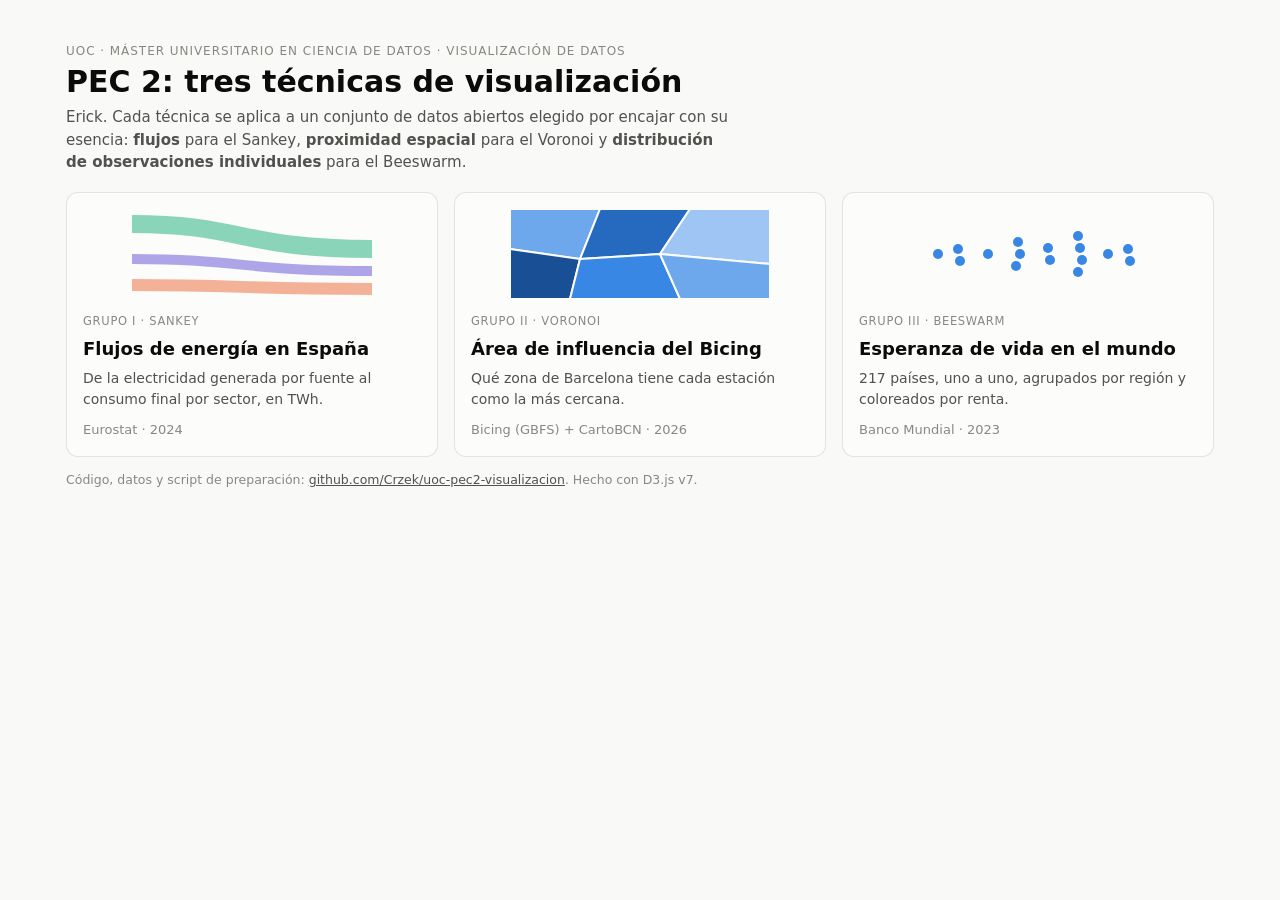
==== index.html @ d3502a71 "PEC 2: visualizaciones Sankey, Voronoi y Beeswarm con datos abiertos Co-Authored-By: Claude Opus 5.5" ====
<!doctype html>
<html lang="es">
<head>
<meta charset="utf-8">
<meta name="viewport" content="width=device-width, initial-scale=1">
<title>PEC 2 · Visualización de datos</title>
<meta name="description" content="Tres técnicas de visualización (Sankey, Voronoi y Beeswarm) con datos abiertos. PEC 2, Visualización de datos, Máster en Ciencia de Datos (UOC).">
<link rel="stylesheet" href="lib/estilo.css">
<style>
  .cards { display: grid; grid-template-columns: repeat(auto-fit, minmax(260px, 1fr)); gap: 16px; margin-top: 18px; }
  a.card { display: block; color: inherit; text-decoration: none; transition: border-color .15s, transform .15s; }
  a.card:hover { border-color: var(--ink-2); transform: translateY(-2px); }
  .card h2 { font-size: 18px; margin: 4px 0 6px; }
  .card p { margin: 0; color: var(--ink-2); font-size: 14px; }
  .tag { font-size: 11.5px; letter-spacing: .06em; text-transform: uppercase; color: var(--muted); }
  .data { margin-top: 10px !important; font-size: 13px !important; color: var(--muted) !important; }
  svg.thumb { width: 100%; height: 90px; display: block; margin-bottom: 10px; }
</style>
</head>
<body>
<main>
  <p class="eyebrow">UOC · Máster Universitario en Ciencia de Datos · Visualización de datos</p>
  <h1>PEC 2: tres técnicas de visualización</h1>
  <p class="lede">Erick. Cada técnica se aplica a un conjunto de datos abiertos elegido por encajar con su esencia: <strong>flujos</strong> para el Sankey, <strong>proximidad espacial</strong> para el Voronoi y <strong>distribución de observaciones individuales</strong> para el Beeswarm.</p>
  <div class="cards">
    <a class="card" href="sankey/">
      <svg class="thumb" viewBox="0 0 260 90" aria-hidden="true">
        <path d="M10 15 C120 15 120 40 250 40" stroke="var(--aqua)" stroke-width="18" fill="none" opacity=".5"/>
        <path d="M10 50 C120 50 120 62 250 62" stroke="var(--violet)" stroke-width="10" fill="none" opacity=".5"/>
        <path d="M10 76 C120 76 120 80 250 80" stroke="var(--orange)" stroke-width="12" fill="none" opacity=".5"/>
      </svg>
      <span class="tag">Grupo I · Sankey</span>
      <h2>Flujos de energía en España</h2>
      <p>De la electricidad generada por fuente al consumo final por sector, en TWh.</p>
      <p class="data">Eurostat · 2024</p>
    </a>
    <a class="card" href="voronoi/">
      <svg class="thumb" viewBox="0 0 260 90" aria-hidden="true">
        <g stroke="var(--surface)" stroke-width="2">
          <path d="M0 0H90L70 50L0 40Z" fill="var(--seq-3)"/><path d="M90 0H180L150 45L70 50Z" fill="var(--seq-5)"/>
          <path d="M180 0H260V55L150 45Z" fill="var(--seq-2)"/><path d="M0 40L70 50L60 90H0Z" fill="var(--seq-6)"/>
          <path d="M70 50L150 45L170 90H60Z" fill="var(--seq-4)"/><path d="M150 45L260 55V90H170Z" fill="var(--seq-3)"/>
        </g>
      </svg>
      <span class="tag">Grupo II · Voronoi</span>
      <h2>Área de influencia del Bicing</h2>
      <p>Qué zona de Barcelona tiene cada estación como la más cercana.</p>
      <p class="data">Bicing (GBFS) + CartoBCN · 2026</p>
    </a>
    <a class="card" href="beeswarm/">
      <svg class="thumb" viewBox="0 0 260 90" aria-hidden="true">
        <g fill="var(--seq-4)">
          <circle cx="40" cy="45" r="5"/><circle cx="60" cy="40" r="5"/><circle cx="62" cy="52" r="5"/><circle cx="90" cy="45" r="5"/>
          <circle cx="120" cy="33" r="5"/><circle cx="122" cy="45" r="5"/><circle cx="118" cy="57" r="5"/><circle cx="150" cy="39" r="5"/>
          <circle cx="152" cy="51" r="5"/><circle cx="180" cy="27" r="5"/><circle cx="182" cy="39" r="5"/><circle cx="184" cy="51" r="5"/>
          <circle cx="180" cy="63" r="5"/><circle cx="210" cy="45" r="5"/><circle cx="230" cy="40" r="5"/><circle cx="232" cy="52" r="5"/>
        </g>
      </svg>
      <span class="tag">Grupo III · Beeswarm</span>
      <h2>Esperanza de vida en el mundo</h2>
      <p>217 países, uno a uno, agrupados por región y coloreados por renta.</p>
      <p class="data">Banco Mundial · 2023</p>
    </a>
  </div>
  <p class="source">Código, datos y script de preparación: <a href="https://github.com/Crzek/uoc-pec2-visualizacion">github.com/Crzek/uoc-pec2-visualizacion</a>. Hecho con D3.js v7.</p>
</main>
</body>
</html>
---- lib/estilo.css ----
/* Estilos compartidos PEC 2 - tokens claros/oscuros */
:root {
  color-scheme: light;
  --page: #f9f9f7;
  --surface: #fcfcfb;
  --ink: #0b0b0b;
  --ink-2: #52514e;
  --muted: #898781;
  --grid: #e1e0d9;
  --axis: #c3c2b7;
  --border: rgba(11, 11, 11, 0.10);
  --blue: #2a78d6;
  --orange: #eb6834;
  --aqua: #1baf7a;
  --violet: #6250d6;
  --neutral: #b9b7ae;
  --seq-1: #cde2fb; --seq-2: #9ec5f4; --seq-3: #6da7ec; --seq-4: #3987e5;
  --seq-5: #256abf; --seq-6: #184f95; --seq-7: #0d366b;
  --accent: #e34948;
}
@media (prefers-color-scheme: dark) {
  :root:not([data-theme="light"]) {
    color-scheme: dark;
    --page: #0d0d0d; --surface: #1a1a19; --ink: #f0efec; --ink-2: #c3c2b7;
    --muted: #898781; --grid: #2c2c2a; --axis: #383835; --border: rgba(255, 255, 255, 0.10);
    --blue: #3987e5; --orange: #d95926; --aqua: #199e70; --violet: #9085e9; --neutral: #5d5c57;
    --seq-1: #13304f; --seq-2: #184f95; --seq-3: #256abf; --seq-4: #3987e5;
    --seq-5: #6da7ec; --seq-6: #9ec5f4; --seq-7: #cde2fb;
    --accent: #e66767;
  }
}
:root[data-theme="dark"] {
  color-scheme: dark;
  --page: #0d0d0d; --surface: #1a1a19; --ink: #f0efec; --ink-2: #c3c2b7;
  --muted: #898781; --grid: #2c2c2a; --axis: #383835; --border: rgba(255, 255, 255, 0.10);
  --blue: #3987e5; --orange: #d95926; --aqua: #199e70; --violet: #9085e9; --neutral: #5d5c57;
  --seq-1: #13304f; --seq-2: #184f95; --seq-3: #256abf; --seq-4: #3987e5;
  --seq-5: #6da7ec; --seq-6: #9ec5f4; --seq-7: #cde2fb;
  --accent: #e66767;
}

* { box-sizing: border-box; }
body {
  margin: 0; background: var(--page); color: var(--ink);
  font: 15px/1.5 system-ui, -apple-system, "Segoe UI", sans-serif;
}
main { max-width: 1180px; margin: 0 auto; padding: 24px 16px 48px; }
header.top { display: flex; justify-content: space-between; align-items: baseline; gap: 12px; flex-wrap: wrap; }
header.top a { color: var(--ink-2); text-decoration: none; font-size: 14px; }
header.top a:hover { color: var(--ink); text-decoration: underline; }
.eyebrow { font-size: 12px; letter-spacing: .08em; text-transform: uppercase; color: var(--muted); margin: 18px 0 4px; }
h1 { font-size: clamp(22px, 3.2vw, 30px); line-height: 1.2; margin: 0 0 6px; font-weight: 650; }
.lede { color: var(--ink-2); max-width: 70ch; margin: 0 0 16px; }
.card { background: var(--surface); border: 1px solid var(--border); border-radius: 12px; padding: 16px; }
.controls { display: flex; flex-wrap: wrap; gap: 8px 16px; align-items: center; margin: 0 0 12px; font-size: 14px; color: var(--ink-2); }
.seg { display: inline-flex; border: 1px solid var(--border); border-radius: 8px; overflow: hidden; }
.seg button { border: 0; background: transparent; color: var(--ink-2); padding: 6px 12px; font: inherit; cursor: pointer; }
.seg button[aria-pressed="true"] { background: var(--ink); color: var(--surface); }
label.chk { display: inline-flex; gap: 6px; align-items: center; cursor: pointer; }
.legend { display: flex; flex-wrap: wrap; gap: 6px 16px; font-size: 13px; color: var(--ink-2); margin: 4px 0 10px; }
.legend .sw { display: inline-block; width: 12px; height: 12px; border-radius: 3px; margin-right: 6px; vertical-align: -1px; }
.chart { width: 100%; overflow: hidden; }
.chart svg { display: block; width: 100%; height: auto; }
.grid2 { display: grid; grid-template-columns: minmax(0, 1fr) 300px; gap: 16px; align-items: start; }
@media (max-width: 860px) { .grid2 { grid-template-columns: 1fr; } }
.insights h2 { font-size: 15px; margin: 0 0 8px; }
.insights ul { margin: 0; padding-left: 18px; color: var(--ink-2); font-size: 14px; }
.insights li { margin-bottom: 8px; }
.insights strong { color: var(--ink); }
.source { font-size: 12.5px; color: var(--muted); margin-top: 14px; }
.source a { color: var(--ink-2); }
.tooltip {
  position: fixed; pointer-events: none; z-index: 10; opacity: 0; transition: opacity .1s;
  background: var(--surface); color: var(--ink); border: 1px solid var(--border);
  border-radius: 8px; padding: 8px 10px; font-size: 13px; line-height: 1.4;
  box-shadow: 0 4px 16px rgba(0, 0, 0, .12); max-width: 280px;
}
.tooltip b { font-weight: 600; }
.tooltip .k { color: var(--ink-2); }
details.tabla { margin-top: 14px; font-size: 13.5px; }
details.tabla summary { cursor: pointer; color: var(--ink-2); }
details.tabla table { border-collapse: collapse; margin-top: 8px; width: 100%; }
details.tabla th, details.tabla td { text-align: left; padding: 4px 8px; border-bottom: 1px solid var(--grid); }
details.tabla td.n { text-align: right; font-variant-numeric: tabular-nums; }
svg text { fill: var(--ink-2); font-family: inherit; }
.axis path, .axis line { stroke: var(--axis); }
.axis text { fill: var(--muted); font-size: 12px; }
.gridline line { stroke: var(--grid); }
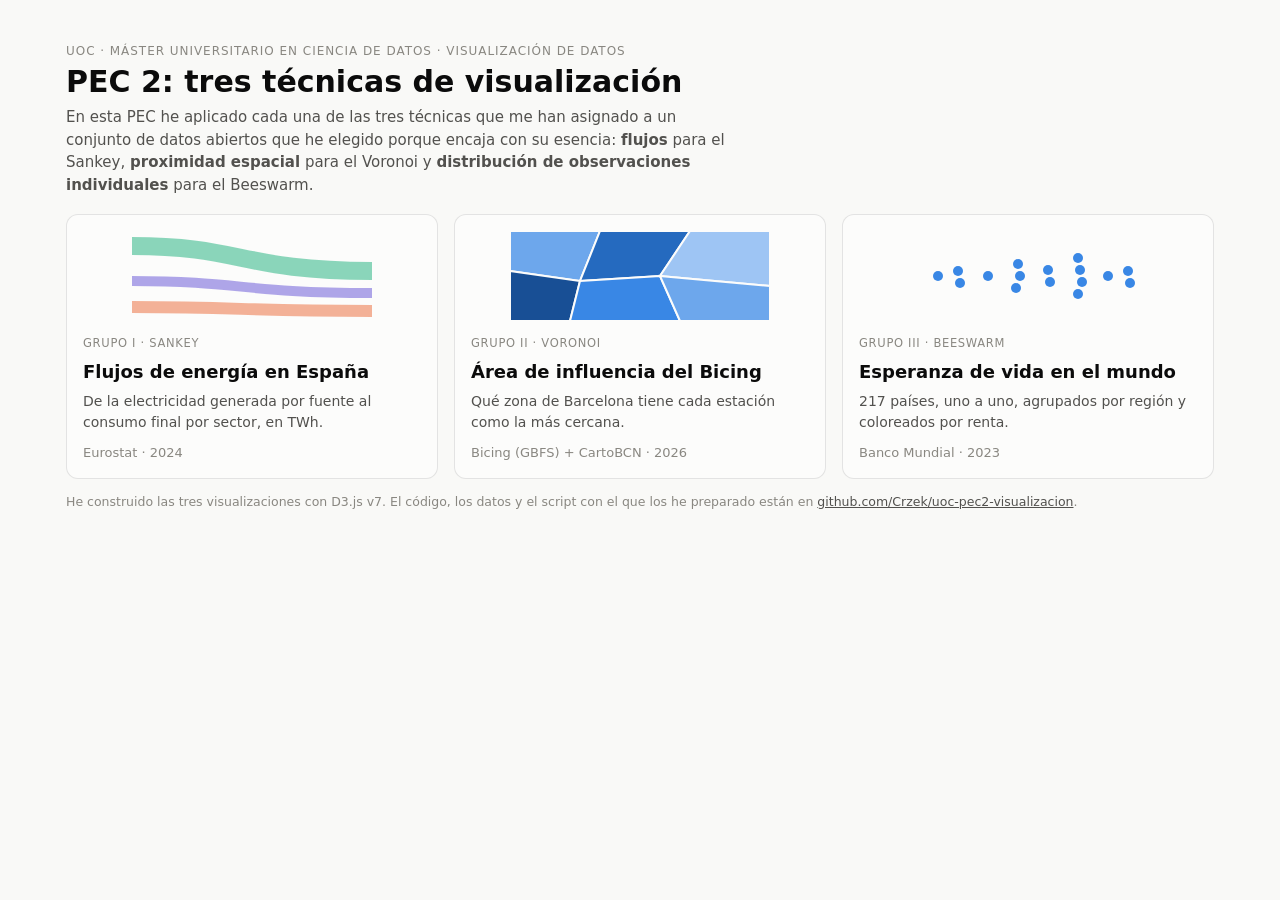
==== commit 99873afd: "Textos en primera persona y sin nombre del autor Co-Authored-By: Claude Opus 5.5 <noreply@anthropic." ====
--- a/index.html
+++ b/index.html
@@ -21,7 +21,7 @@
 <main>
   <p class="eyebrow">UOC · Máster Universitario en Ciencia de Datos · Visualización de datos</p>
   <h1>PEC 2: tres técnicas de visualización</h1>
-  <p class="lede">Erick. Cada técnica se aplica a un conjunto de datos abiertos elegido por encajar con su esencia: <strong>flujos</strong> para el Sankey, <strong>proximidad espacial</strong> para el Voronoi y <strong>distribución de observaciones individuales</strong> para el Beeswarm.</p>
+  <p class="lede">En esta PEC he aplicado cada una de las tres técnicas que me han asignado a un conjunto de datos abiertos que he elegido porque encaja con su esencia: <strong>flujos</strong> para el Sankey, <strong>proximidad espacial</strong> para el Voronoi y <strong>distribución de observaciones individuales</strong> para el Beeswarm.</p>
   <div class="cards">
     <a class="card" href="sankey/">
       <svg class="thumb" viewBox="0 0 260 90" aria-hidden="true">
@@ -62,7 +62,7 @@
       <p class="data">Banco Mundial · 2023</p>
     </a>
   </div>
-  <p class="source">Código, datos y script de preparación: <a href="https://github.com/Crzek/uoc-pec2-visualizacion">github.com/Crzek/uoc-pec2-visualizacion</a>. Hecho con D3.js v7.</p>
+  <p class="source">He construido las tres visualizaciones con D3.js v7. El código, los datos y el script con el que los he preparado están en <a href="https://github.com/Crzek/uoc-pec2-visualizacion">github.com/Crzek/uoc-pec2-visualizacion</a>.</p>
 </main>
 </body>
 </html>
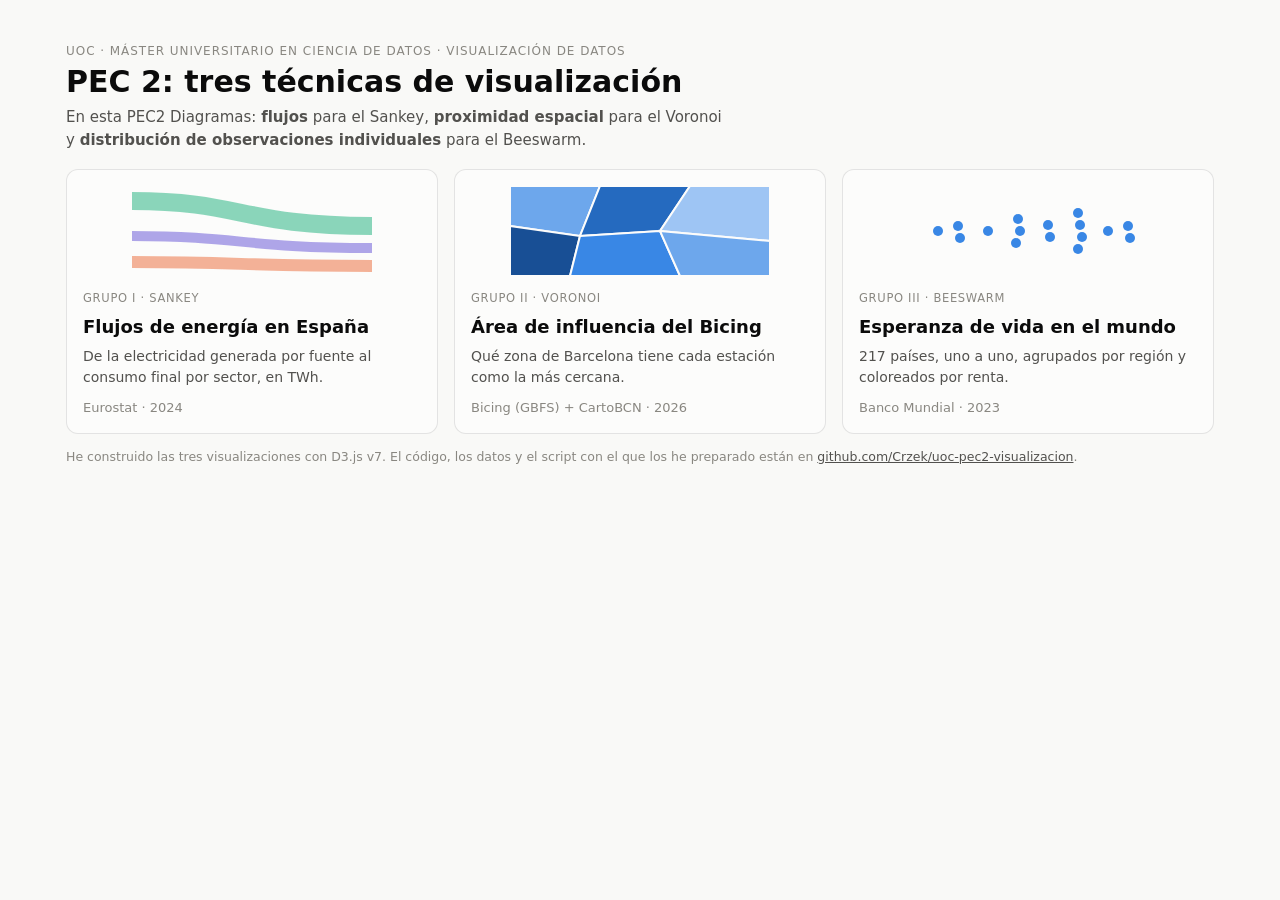
==== commit 593537b7: "modififcacion PEC 2 Updated lede paragraph to streamline description of visualization techniques use" ====
--- a/index.html
+++ b/index.html
@@ -21,7 +21,7 @@
 <main>
   <p class="eyebrow">UOC · Máster Universitario en Ciencia de Datos · Visualización de datos</p>
   <h1>PEC 2: tres técnicas de visualización</h1>
-  <p class="lede">En esta PEC he aplicado cada una de las tres técnicas que me han asignado a un conjunto de datos abiertos que he elegido porque encaja con su esencia: <strong>flujos</strong> para el Sankey, <strong>proximidad espacial</strong> para el Voronoi y <strong>distribución de observaciones individuales</strong> para el Beeswarm.</p>
+  <p class="lede">En esta PEC2 Diagramas: <strong>flujos</strong> para el Sankey, <strong>proximidad espacial</strong> para el Voronoi y <strong>distribución de observaciones individuales</strong> para el Beeswarm.</p>
   <div class="cards">
     <a class="card" href="sankey/">
       <svg class="thumb" viewBox="0 0 260 90" aria-hidden="true">
